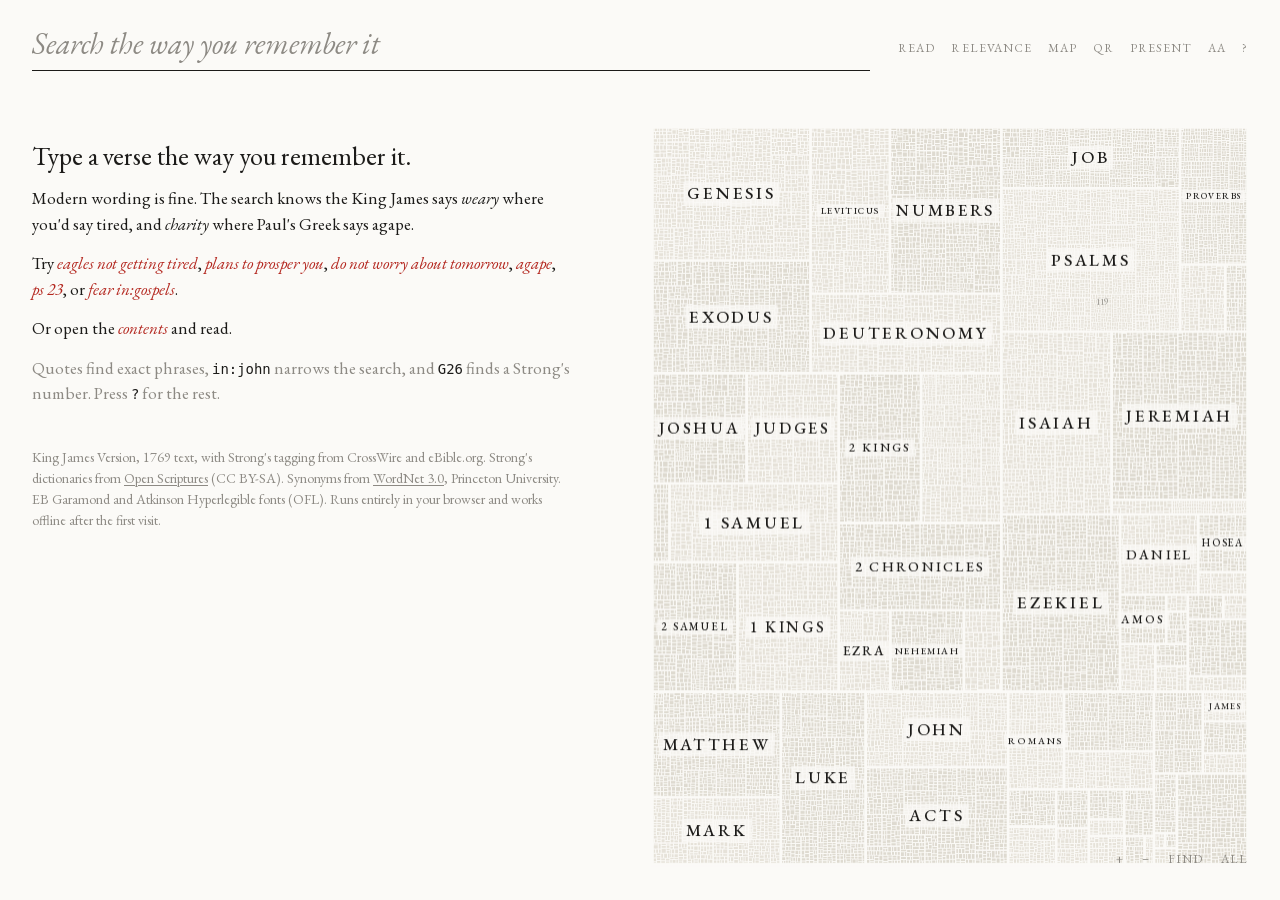
==== index.html @ 440e15d2 "Bible search: half-remembered KJV search in Rust/wasm, verse map, reader Co-Authored-By: Claude Opus" ====
<!doctype html>
<html lang="en">
<head>
<meta charset="utf-8">
<meta name="viewport" content="width=device-width, initial-scale=1, viewport-fit=cover">
<title>Bible Search</title>
<meta name="description" content="Search the King James Bible the way you remember it. Every verse, every Strong's number, in your browser.">
<meta name="theme-color" content="#fbfaf7" media="(prefers-color-scheme: light)">
<meta name="theme-color" content="#0e0e0e" media="(prefers-color-scheme: dark)">
<link rel="icon" href="data:image/svg+xml,%3Csvg xmlns='http://www.w3.org/2000/svg' viewBox='0 0 32 32'%3E%3Crect width='32' height='32' fill='%23fbfaf7'/%3E%3Cg fill='%23d9d5cc'%3E%3Crect x='4' y='4' width='11' height='9'/%3E%3Crect x='17' y='4' width='11' height='14'/%3E%3Crect x='4' y='15' width='11' height='13'/%3E%3C/g%3E%3Crect x='17' y='20' width='11' height='8' fill='%23b3261e'/%3E%3C/svg%3E">
<link rel="stylesheet" href="style.css">
<link rel="modulepreload" href="map.js">
<link rel="modulepreload" href="reader.js">
<link rel="preload" href="fonts/garamond.woff2" as="font" type="font/woff2" crossorigin>
<script type="module" src="app.js"></script>
</head>
<body>
<bible-search>
  <header>
    <form role="search" id="search-form">
      <label for="q" class="sr">Search the King James Bible</label>
      <input id="q" type="search" autocomplete="off" autocapitalize="off" spellcheck="false"
             enterkeyhint="search" placeholder="Search the way you remember it">
      <span id="loading" aria-live="polite">Loading the Bible…</span>
    </form>
    <nav aria-label="Tools">
      <button type="button" id="read-btn" title="Read the Bible (r)">read</button>
      <button type="button" id="sort-btn" title="Sort order (s)">relevance</button>
      <button type="button" id="map-btn" title="Show or hide the map (m)" aria-pressed="true">map</button>
      <button type="button" id="qr-btn" title="QR code for this passage (q)">qr</button>
      <button type="button" id="present-btn" title="Present this verse (p)">present</button>
      <button type="button" id="settings-btn" title="Reading settings (,)" aria-label="Reading settings">Aa</button>
      <button type="button" id="help-btn" title="Keyboard keys (?)" aria-label="Keyboard keys">?</button>
    </nav>
    <div id="status" aria-live="polite"></div>
  </header>

  <main>
    <section id="results" aria-label="Results">
      <div id="intro">
        <p class="lede">Type a verse the way you remember it.</p>
        <p>Modern wording is fine. The search knows the King James says <i>weary</i> where you'd say tired, and <i>charity</i> where Paul's Greek says agape.</p>
        <p class="try">Try
          <button type="button" data-q="eagles not getting tired">eagles not getting tired</button>,
          <button type="button" data-q="plans to prosper you">plans to prosper you</button>,
          <button type="button" data-q="do not worry about tomorrow">do not worry about tomorrow</button>,
          <button type="button" data-q="agape">agape</button>,
          <button type="button" data-q="ps 23">ps 23</button>, or
          <button type="button" data-q="fear in:gospels">fear in:gospels</button>.</p>
        <p>Or open the <button type="button" class="link" data-act="contents">contents</button> and read.</p>
        <p class="quiet">Quotes find exact phrases, <code>in:john</code> narrows the search, and <code>G26</code> finds a Strong's number. Press <kbd>?</kbd> for the rest.</p>
        <p class="credits">King James Version, 1769 text, with Strong's tagging from CrossWire and eBible.org. Strong's dictionaries from <a href="https://github.com/openscriptures/strongs">Open Scriptures</a> (CC BY-SA). Synonyms from <a href="https://wordnet.princeton.edu/">WordNet 3.0</a>, Princeton University. EB Garamond and Atkinson Hyperlegible fonts (OFL). Runs entirely in your browser and works offline after the first visit.</p>
      </div>
      <ol id="list"></ol>
      <div id="more" aria-hidden="true"></div>
      <div id="reader"></div>
    </section>
    <section id="map-panel" aria-label="Map of the whole Bible">
      <canvas id="map" tabindex="0" aria-label="Map of every verse in the Bible. Drag to move, scroll or pinch to zoom, click a verse to open it."></canvas>
      <div id="tip" hidden></div>
      <div class="map-tools">
        <button type="button" id="zoom-in" aria-label="Zoom in">+</button>
        <button type="button" id="zoom-out" aria-label="Zoom out">−</button>
        <button type="button" id="zoom-locate" title="Find the selected verse (l)">find</button>
        <button type="button" id="zoom-reset" title="Whole Bible (0)">all</button>
      </div>
    </section>
  </main>

  <aside id="lex" hidden aria-label="Word study">
    <button type="button" class="close" aria-label="Close word study">×</button>
    <div id="lex-body"></div>
  </aside>

  <dialog id="present-dialog" aria-label="Present">
    <figure>
      <blockquote id="present-text"></blockquote>
      <figcaption id="present-ref"></figcaption>
    </figure>
    <p class="hint">← → previous and next verse · f full screen · Esc to leave</p>
  </dialog>

  <dialog id="qr-dialog" aria-label="QR code">
    <div id="qr-code"></div>
    <p id="qr-label"></p>
    <p id="qr-url"></p>
    <form method="dialog"><button>Close</button></form>
  </dialog>

  <dialog id="settings-dialog" aria-label="Reading settings">
    <form method="dialog" id="settings-form">
      <h2>Reading settings</h2>
      <fieldset><legend>Text size</legend>
        <label><input type="radio" name="size" value="s"> Small</label>
        <label><input type="radio" name="size" value="m"> Medium</label>
        <label><input type="radio" name="size" value="l"> Large</label>
        <label><input type="radio" name="size" value="xl"> Extra large</label>
      </fieldset>
      <fieldset><legend>Line spacing</legend>
        <label><input type="radio" name="spacing" value="normal"> Normal</label>
        <label><input type="radio" name="spacing" value="relaxed"> Relaxed</label>
        <label><input type="radio" name="spacing" value="loose"> Loose</label>
      </fieldset>
      <fieldset><legend>Font</legend>
        <label><input type="radio" name="font" value="serif"> EB Garamond</label>
        <label><input type="radio" name="font" value="hyper"> Atkinson Hyperlegible</label>
        <label><input type="radio" name="font" value="sans"> System sans</label>
      </fieldset>
      <fieldset><legend>Colors</legend>
        <label><input type="radio" name="theme" value="auto"> Match device</label>
        <label><input type="radio" name="theme" value="light"> Light</label>
        <label><input type="radio" name="theme" value="dark"> Dark</label>
      </fieldset>
      <fieldset><legend>Focus</legend>
        <label><input type="checkbox" name="ruler"> Reading ruler: dim every result except the selected one</label>
        <label><input type="checkbox" name="italics"> Show translator-supplied words in italics, as printed KJVs do</label>
        <label><input type="checkbox" name="red"> Words of Jesus in red</label>
        <label><input type="checkbox" name="paragraphs"> Read in paragraphs instead of one verse per line</label>
        <label><input type="checkbox" name="motion"> Animate the map when jumping to a verse</label>
      </fieldset>
      <button>Done</button>
    </form>
  </dialog>

  <dialog id="help-dialog" aria-label="Keyboard keys">
    <h2>Searching</h2>
    <dl class="keys">
      <dt><code>"exact words"</code></dt><dd>only verses with that phrase</dd>
      <dt><code>in:john</code> <code>in:nt</code></dt><dd>narrow to a book or a group: ot, nt, law, history, poetry, prophets, gospels, paul, epistles</dd>
      <dt><code>-word</code></dt><dd>leave out verses with that word</dd>
      <dt><code>G26</code> <code>H430</code> <code>agape</code></dt><dd>every verse with that Greek or Hebrew word, however the KJV translated it</dd>
      <dt><code>ps 23</code> <code>1 cor 13:4-7</code></dt><dd>go straight to a passage</dd>
    </dl>
    <h2>Keys</h2>
    <dl class="keys">
      <dt><kbd>/</kbd></dt><dd>search</dd>
      <dt><kbd>↓</kbd> <kbd>↑</kbd> or <kbd>j</kbd> <kbd>k</kbd></dt><dd>move through results</dd>
      <dt><kbd>Enter</kbd></dt><dd>open or close the chapter around a verse</dd>
      <dt><kbd>r</kbd></dt><dd>read from the selected verse; <kbd>←</kbd> <kbd>→</kbd> change chapter, <kbd>c</kbd> contents</dd>
      <dt><kbd>Esc</kbd></dt><dd>close, then clear, then leave the search box</dd>
      <dt><kbd>p</kbd></dt><dd>present the selected verse full screen</dd>
      <dt><kbd>q</kbd></dt><dd>QR code so others can open the same passage</dd>
      <dt><kbd>l</kbd></dt><dd>find the selected verse on the map</dd>
      <dt><kbd>m</kbd></dt><dd>show or hide the map</dd>
      <dt><kbd>+</kbd> <kbd>−</kbd> <kbd>0</kbd></dt><dd>zoom the map (when it has focus)</dd>
      <dt><kbd>s</kbd></dt><dd>switch between relevance and Bible order</dd>
      <dt><kbd>,</kbd></dt><dd>reading settings</dd>
    </dl>
    <form method="dialog"><button>Close</button></form>
  </dialog>
</bible-search>
</body>
</html>
---- style.css ----
@font-face { font-family: "EB Garamond"; src: url(fonts/garamond.woff2) format("woff2"); font-weight: 400 800; font-display: swap; }
@font-face { font-family: "EB Garamond"; src: url(fonts/garamond-italic.woff2) format("woff2"); font-style: italic; font-display: swap; }
@font-face { font-family: "Atkinson Hyperlegible"; src: url(fonts/atkinson-regular.woff2) format("woff2"); font-weight: 400; font-display: swap; }
@font-face { font-family: "Atkinson Hyperlegible"; src: url(fonts/atkinson-bold.woff2) format("woff2"); font-weight: 700; font-display: swap; }
@font-face { font-family: "Atkinson Hyperlegible"; src: url(fonts/atkinson-italic.woff2) format("woff2"); font-style: italic; font-display: swap; }

/* One ink, one paper, one rubric red. */
:root {
  --paper: #fbfaf7;
  --ink: #1c1b19;
  --quiet: #8d8a84;
  --rule: #e9e6df;
  --rubric: #b3261e;
  --wash: rgba(179, 38, 30, 0.07);
  --tile: #e6e2d9;
  --tile-alt: #dedad0;
  --glow: #b3261e;
  --garamond: "EB Garamond", "Iowan Old Style", Palatino, Georgia, serif;
  --sans: system-ui, -apple-system, "Segoe UI", sans-serif;
  --read: var(--garamond);
  --fs: 20px;
  --lh: 1.55;
  color-scheme: light;
}
@media (prefers-color-scheme: dark) {
  :root:not([data-theme="light"]) {
    --paper: #0e0e0e; --ink: #e6e3dc; --quiet: #75726c; --rule: #222120; --rubric: #e0574d;
    --wash: rgba(224, 87, 77, 0.1); --tile: #1b1a19; --tile-alt: #201f1d; --glow: #ff6a4d;
    color-scheme: dark;
  }
}
:root[data-theme="dark"] {
  --paper: #0e0e0e; --ink: #e6e3dc; --quiet: #75726c; --rule: #222120; --rubric: #e0574d;
  --wash: rgba(224, 87, 77, 0.1); --tile: #1b1a19; --tile-alt: #201f1d; --glow: #ff6a4d;
  color-scheme: dark;
}
:root[data-size="s"] { --fs: 17px; }
:root[data-size="l"] { --fs: 23px; }
:root[data-size="xl"] { --fs: 27px; }
:root[data-spacing="relaxed"] { --lh: 1.8; }
:root[data-spacing="loose"] { --lh: 2.1; }
:root[data-font="hyper"] { --read: "Atkinson Hyperlegible", var(--sans); }
:root[data-font="sans"] { --read: var(--sans); }

* { box-sizing: border-box; }
html, body { margin: 0; height: 100%; }
body {
  background: var(--paper);
  color: var(--ink);
  font: 17px/1.5 var(--read);
  font-kerning: normal;
  -webkit-font-smoothing: antialiased;
}
button, input { font: inherit; color: inherit; }
a { color: inherit; text-decoration-thickness: 1px; text-underline-offset: 0.15em; }
.sr { position: absolute; width: 1px; height: 1px; overflow: hidden; clip-path: inset(50%); }
::selection { background: var(--wash); }

/* Small caps carry every label: references, controls, counts. */
.ref, header nav button, #status, .map-tools button, dialog h2, legend, #lex .code {
  font-variant-caps: all-small-caps;
  letter-spacing: 0.06em;
}

bible-search {
  display: grid;
  grid-template-rows: auto 1fr;
  height: 100dvh;
}

/* ---------- header ---------- */

bible-search > header {
  display: grid;
  grid-template-columns: minmax(0, 1fr) auto;
  align-items: end;
  gap: 4px 28px;
  padding: 22px 32px 14px;
}
#search-form { position: relative; }
#q {
  width: 100%;
  padding: 4px 0 8px;
  font: 400 30px/1.2 var(--read);
  border: 0;
  border-bottom: 1px solid var(--rule);
  border-radius: 0;
  background: transparent;
  outline: none;
  -webkit-appearance: none;
  appearance: none;
}
#q:focus { border-bottom-color: var(--ink); }
#q::placeholder { color: var(--quiet); font-style: italic; }
#q::-webkit-search-cancel-button { display: none; }
#loading { position: absolute; right: 0; bottom: 12px; color: var(--quiet); font-size: 15px; font-style: italic; pointer-events: none; }
#loading:empty { display: none; }

header nav { display: flex; gap: 2px 16px; padding-bottom: 10px; flex-wrap: wrap; }
header nav button, .map-tools button, .try button, #status button, dialog form > button, #lex .actions button, .context nav button {
  border: 0;
  background: none;
  padding: 2px 0;
  cursor: pointer;
  color: var(--quiet);
  font-size: 17px;
}
header nav button:hover, header nav button:focus-visible, .map-tools button:hover { color: var(--ink); }
header nav button[aria-pressed="false"] { text-decoration: line-through; text-decoration-thickness: 1px; }
#status { grid-column: 1 / -1; min-height: 1.5em; color: var(--quiet); font-size: 15px; display: flex; flex-wrap: wrap; gap: 0 18px; }
#status .note { color: var(--rubric); }
#status button { color: var(--rubric); font-size: 15px; }
:focus-visible { outline: 1px solid var(--rubric); outline-offset: 3px; }

/* ---------- main ---------- */

main {
  display: grid;
  grid-template-columns: minmax(340px, 40rem) 1fr;
  min-height: 0;
}
#results { overflow-y: auto; padding: 18px 32px 45vh; overscroll-behavior: contain; scrollbar-width: thin; }
#map-panel { position: relative; min-height: 0; margin: 0 20px 20px 0; }
#map { display: block; width: 100%; height: 100%; touch-action: none; cursor: grab; outline: none; }
#map:active { cursor: grabbing; }
#tip {
  position: absolute; pointer-events: none; background: var(--paper); color: var(--ink);
  font: 15px var(--read); padding: 1px 6px; white-space: nowrap; transform: translate(14px, 10px);
  box-shadow: 0 0 0 1px var(--rule);
}
.map-tools { position: absolute; right: 10px; bottom: 6px; display: flex; gap: 14px; }
.map-tools button { font-size: 17px; padding: 4px 2px; }

/* ---------- intro ---------- */

#intro { max-width: 34rem; padding-top: 10px; }
#intro .lede { font-size: 26px; line-height: 1.25; margin: 0 0 14px; }
#intro p { margin: 0 0 14px; }
.try button { color: var(--rubric); font-style: italic; padding: 0; font-size: inherit; }
.try button:hover { text-decoration: underline; text-decoration-thickness: 1px; }
.quiet, .credits { color: var(--quiet); }
#intro .credits { font-size: 14px; margin-top: 40px; }
code, kbd { font: 0.82em ui-monospace, "SF Mono", Menlo, monospace; color: var(--ink); }
bible-search[data-has-query] #intro { display: none; }

/* ---------- results ---------- */

#list { list-style: none; margin: 0; padding: 0; }
.hit { position: relative; padding: 14px 0 18px; }
.hit + .hit { border-top: 1px solid var(--rule); }
.hit.selected { background: var(--wash); box-shadow: 0 0 0 14px var(--wash); border-top-color: transparent; }
.hit.selected + .hit { border-top-color: transparent; }
.hit.selected .ref::before { content: "¶ "; }
:root[data-ruler="on"] .hit:not(.selected) { opacity: 0.28; }
.hit-head { display: flex; flex-wrap: wrap; gap: 0 12px; align-items: baseline; margin-bottom: 2px; }
.ref { border: 0; background: none; padding: 0; cursor: pointer; color: var(--rubric); font-size: 18px; font-family: var(--garamond); }
.partial .ref::after { content: " · some words"; color: var(--quiet); }
.why { font-size: 15px; font-style: italic; color: var(--quiet); }
.why + .why::before { content: "· "; font-style: normal; }
.text, .context p { font: var(--fs)/var(--lh) var(--read); margin: 0; hanging-punctuation: first; }
.w[data-s] { cursor: pointer; }
.w[data-s]:hover { text-decoration: underline dotted 1px; text-underline-offset: 0.2em; }
.m { text-decoration: underline 1.5px var(--rubric); text-underline-offset: 0.2em; }
.m-synonym, .m-strongs, .m-typo, .m-prefix { text-decoration-style: dotted; text-decoration-thickness: 2px; }
.m-stop { text-decoration: none; }
:root[data-italics="on"] .it { font-style: italic; }
:root[data-red="on"] .wj { color: var(--rubric); }

.context { margin: 14px 0 4px; }
.context h3 { margin: 0 0 6px; font: 400 15px var(--garamond); color: var(--quiet); font-variant-caps: all-small-caps; letter-spacing: 0.08em; }
.context .title { font-style: italic; color: var(--quiet); margin-bottom: 6px; }
.context p { padding: 1px 0; }
.context p.here { background: var(--wash); box-shadow: -10px 0 0 var(--wash), 10px 0 0 var(--wash); }
.context sup { font: 13px var(--garamond); color: var(--rubric); margin-right: 3px; cursor: pointer; vertical-align: 0.35em; }
.context nav { display: flex; justify-content: space-between; gap: 12px; margin-top: 10px; }
.context nav button[data-read] { color: var(--rubric); }
.context nav button { font-style: italic; font-size: 16px; }
#more { height: 1px; }
.pilcrow { color: var(--rubric); }
button.link { border: 0; background: none; padding: 0; cursor: pointer; color: var(--rubric); font-style: italic; }

/* ---------- reading ---------- */

#reader { display: none; max-width: 36rem; }
bible-search[data-mode="read"] #reader { display: block; }
bible-search[data-mode="read"] #intro,
bible-search[data-mode="read"] #list,
bible-search[data-mode="read"] #more { display: none; }
.reader-nav { display: flex; justify-content: space-between; gap: 16px; margin-bottom: 8px; }
.reader-nav button, .contents button {
  border: 0; background: none; padding: 0; cursor: pointer; color: var(--quiet); font-size: 17px;
  font-variant-caps: all-small-caps; letter-spacing: 0.06em;
}
.reader-nav button:hover, .contents button:hover { color: var(--ink); }
.chapter { margin: 0 0 64px; }
.chapter > header { display: flex; flex-direction: column; align-items: center; margin: 28px 0 22px; }
.chapter > header .book { font-variant-caps: all-small-caps; letter-spacing: 0.14em; color: var(--quiet); font-size: 18px; }
.chapter > header .num { font-size: 68px; line-height: 1; color: var(--rubric); font-variant-numeric: oldstyle-nums; }
.chapter .title { font-style: italic; color: var(--quiet); text-align: center; margin: -8px 0 18px; }
.vl { position: relative; margin: 0 0 0.4em; padding: 0 0 0 2.1em; font: var(--fs)/var(--lh) var(--read); border-radius: 2px; cursor: text; }
.vl sup {
  position: absolute; left: 0; width: 1.6em; text-align: right; top: 0.15em;
  font-size: 0.62em; line-height: inherit; color: var(--rubric); font-variant-numeric: oldstyle-nums;
}
.vl.here { background: var(--wash); box-shadow: 0 0 0 6px var(--wash); }
:root[data-paragraphs="on"] .verses { font: var(--fs)/var(--lh) var(--read); }
:root[data-paragraphs="on"] .vl { display: inline; padding: 0; margin: 0; }
:root[data-paragraphs="on"] .vl sup { position: static; width: auto; margin: 0 0.15em 0 0.25em; vertical-align: 0.4em; }
:root[data-paragraphs="on"] .vl.para::before { content: ""; display: block; height: 0.9em; }
.reader-end { height: 1px; }
.contents h2 { font-weight: 400; font-variant-caps: all-small-caps; letter-spacing: 0.12em; color: var(--rubric); font-size: 20px; margin: 18px 0 8px; }
.contents .books { list-style: none; padding: 0; margin: 0 0 24px; columns: 2; column-gap: 28px; }
.contents .books li { break-inside: avoid; padding: 1px 0; }
.contents .book { font-variant-caps: normal; letter-spacing: 0; color: var(--ink); font-size: 19px; }
.contents .chapters { display: flex; flex-wrap: wrap; gap: 2px 10px; padding: 2px 0 8px; }
.contents .chapters[hidden] { display: none; }
.contents .chapters button { font-variant-caps: normal; font-variant-numeric: oldstyle-nums; color: var(--rubric); min-width: 1.4em; }

/* ---------- word study ---------- */

#lex {
  position: fixed; right: 20px; top: 130px; bottom: 20px; width: min(380px, calc(100vw - 40px));
  overflow-y: auto; background: var(--paper); padding: 20px 24px; z-index: 5;
  box-shadow: 0 0 0 1px var(--rule), 0 20px 50px rgba(0, 0, 0, 0.12);
}
#lex .close { position: absolute; right: 12px; top: 8px; border: 0; background: none; font-size: 26px; cursor: pointer; color: var(--quiet); }
#lex .code { color: var(--rubric); font-size: 16px; }
#lex .lemma { font-size: 44px; margin: 0; line-height: 1.15; font-weight: 400; }
#lex .translit { font-style: italic; font-size: 20px; }
#lex .pron { color: var(--quiet); }
#lex .def { font-size: 19px; line-height: 1.45; }
#lex h4 { font-weight: 400; color: var(--quiet); font-variant-caps: all-small-caps; letter-spacing: 0.06em; margin: 18px 0 6px; font-size: 16px; }
#lex .deriv, #lex .usage { color: var(--quiet); font-size: 15px; }
#lex .renderings { padding: 0; margin: 0; list-style: none; columns: 2; column-gap: 20px; }
#lex .renderings li { display: flex; justify-content: space-between; border-bottom: 1px dotted var(--rule); }
#lex .renderings b { font-weight: 400; color: var(--quiet); font-variant-numeric: oldstyle-nums; }
#lex .actions button { color: var(--rubric); font-style: italic; font-size: 17px; }
#lex a.code-link { color: var(--rubric); text-decoration: none; }

/* ---------- dialogs ---------- */

dialog {
  border: 0; background: var(--paper); color: var(--ink); padding: 28px 32px;
  max-width: min(580px, calc(100vw - 32px)); box-shadow: 0 0 0 1px var(--rule), 0 24px 70px rgba(0, 0, 0, 0.2);
}
dialog::backdrop { background: color-mix(in srgb, var(--paper) 70%, transparent); backdrop-filter: blur(2px); }
dialog h2 { margin: 0 0 12px; font-size: 20px; font-weight: 400; color: var(--rubric); }
dialog dl + h2 { margin-top: 22px; }
dialog form > button { color: var(--rubric); font-style: italic; margin-top: 8px; }
fieldset { border: 0; padding: 0; margin: 0 0 16px; display: flex; flex-wrap: wrap; gap: 4px 18px; }
legend { color: var(--quiet); margin-bottom: 4px; padding: 0; }
fieldset label { display: flex; gap: 6px; align-items: baseline; cursor: pointer; }
input[type="radio"], input[type="checkbox"] { accent-color: var(--rubric); }
.keys { display: grid; grid-template-columns: auto 1fr; gap: 6px 18px; margin: 0; }
.keys dd { margin: 0; color: var(--quiet); }

#qr-dialog { text-align: center; }
#qr-code svg { width: min(68vmin, 400px); height: auto; display: block; margin: 0 auto; }
#qr-label { font-size: 26px; margin: 16px 0 2px; }
#qr-url { font-size: 13px; color: var(--quiet); word-break: break-all; max-width: 400px; margin: 0 auto 6px; font-family: ui-monospace, Menlo, monospace; }

#present-dialog {
  max-width: none; max-height: none; width: 100vw; height: 100dvh; margin: 0; padding: 6vh 8vw 3vh;
  box-shadow: none; display: none;
}
#present-dialog[open] { display: grid; grid-template-rows: 1fr auto; }
#present-dialog::backdrop { background: var(--paper); }
#present-dialog figure { margin: 0; display: flex; flex-direction: column; justify-content: center; overflow: hidden; }
#present-text { margin: 0; font-family: var(--read); line-height: 1.3; }
#present-ref { margin-top: 0.7em; color: var(--rubric); font: clamp(22px, 3.6vh, 44px) var(--garamond); font-variant-caps: all-small-caps; letter-spacing: 0.08em; }
#present-dialog .hint { color: var(--quiet); font-size: 14px; font-style: italic; margin: 0; text-align: center; }

/* ---------- small screens ---------- */

@media (max-width: 860px) {
  bible-search > header { grid-template-columns: 1fr; padding: 14px 18px 8px; gap: 6px; }
  #q { font-size: 24px; }
  header nav { padding-bottom: 0; gap: 2px 14px; }
  main { grid-template-columns: 1fr; grid-template-rows: auto 1fr; }
  #map-panel { order: -1; width: 100%; aspect-ratio: 2 / 1; max-height: 40dvh; margin: 0 0 4px; }
  bible-search[data-map="hidden"] #map-panel { display: none; }
  #results { padding: 6px 18px 45vh; }
  .contents .books { columns: 1; }
  #lex { left: 0; right: 0; top: auto; bottom: 0; width: auto; max-height: 64dvh; }
}
@media (min-width: 861px) {
  bible-search[data-map="hidden"] main { grid-template-columns: minmax(340px, 42rem); justify-content: center; }
  bible-search[data-map="hidden"] #map-panel { display: none; }
}
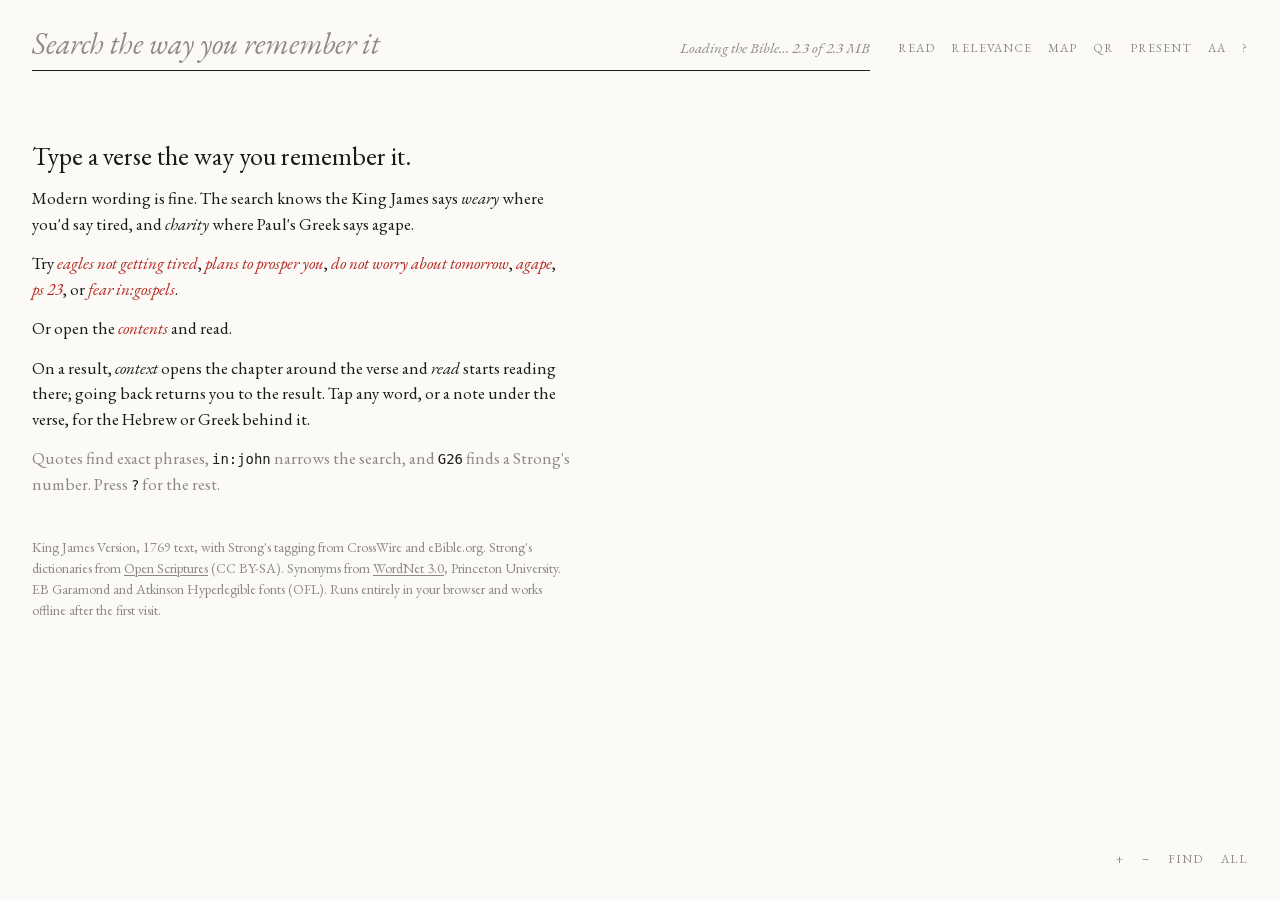
==== commit 5c2356b8: "Calm the results, keep your place on Back, label every book alike Results - One thin grey underline " ====
--- a/index.html
+++ b/index.html
@@ -48,6 +48,7 @@
           <button type="button" data-q="ps 23">ps 23</button>, or
           <button type="button" data-q="fear in:gospels">fear in:gospels</button>.</p>
         <p>Or open the <button type="button" class="link" data-act="contents">contents</button> and read.</p>
+        <p>On a result, <i>context</i> opens the chapter around the verse and <i>read</i> starts reading there; going back returns you to the result. Tap any word, or a note under the verse, for the Hebrew or Greek behind it.</p>
         <p class="quiet">Quotes find exact phrases, <code>in:john</code> narrows the search, and <code>G26</code> finds a Strong's number. Press <kbd>?</kbd> for the rest.</p>
         <p class="credits">King James Version, 1769 text, with Strong's tagging from CrossWire and eBible.org. Strong's dictionaries from <a href="https://github.com/openscriptures/strongs">Open Scriptures</a> (CC BY-SA). Synonyms from <a href="https://wordnet.princeton.edu/">WordNet 3.0</a>, Princeton University. EB Garamond and Atkinson Hyperlegible fonts (OFL). Runs entirely in your browser and works offline after the first visit.</p>
       </div>
@@ -118,6 +119,9 @@
         <label><input type="checkbox" name="paragraphs"> Read in paragraphs instead of one verse per line</label>
         <label><input type="checkbox" name="motion"> Animate the map when jumping to a verse</label>
       </fieldset>
+      <fieldset><legend>On a phone</legend>
+        <label><input type="checkbox" name="bottom"> Search box at the bottom of the screen, by your thumb</label>
+      </fieldset>
       <button>Done</button>
     </form>
   </dialog>
@@ -130,6 +134,12 @@
       <dt><code>-word</code></dt><dd>leave out verses with that word</dd>
       <dt><code>G26</code> <code>H430</code> <code>agape</code></dt><dd>every verse with that Greek or Hebrew word, however the KJV translated it</dd>
       <dt><code>ps 23</code> <code>1 cor 13:4-7</code></dt><dd>go straight to a passage</dd>
+    </dl>
+    <h2>On a result</h2>
+    <dl class="keys">
+      <dt>context</dt><dd>the chapter around the verse, opened in place</dd>
+      <dt>read</dt><dd>start reading there; going back returns you to the result</dd>
+      <dt>a word or a note</dt><dd>the Hebrew or Greek word behind it</dd>
     </dl>
     <h2>Keys</h2>
     <dl class="keys">
--- a/style.css
+++ b/style.css
@@ -12,6 +12,7 @@
   --rule: #e9e6df;
   --rubric: #b3261e;
   --wash: rgba(179, 38, 30, 0.07);
+  --here: rgba(28, 27, 25, 0.05);
   --tile: #e6e2d9;
   --tile-alt: #dedad0;
   --glow: #b3261e;
@@ -25,13 +26,15 @@
 @media (prefers-color-scheme: dark) {
   :root:not([data-theme="light"]) {
     --paper: #0e0e0e; --ink: #e6e3dc; --quiet: #75726c; --rule: #222120; --rubric: #e0574d;
-    --wash: rgba(224, 87, 77, 0.1); --tile: #1b1a19; --tile-alt: #201f1d; --glow: #ff6a4d;
+    --wash: rgba(224, 87, 77, 0.1); --here: rgba(230, 227, 220, 0.07);
+    --tile: #1b1a19; --tile-alt: #201f1d; --glow: #ff6a4d;
     color-scheme: dark;
   }
 }
 :root[data-theme="dark"] {
   --paper: #0e0e0e; --ink: #e6e3dc; --quiet: #75726c; --rule: #222120; --rubric: #e0574d;
-  --wash: rgba(224, 87, 77, 0.1); --tile: #1b1a19; --tile-alt: #201f1d; --glow: #ff6a4d;
+  --wash: rgba(224, 87, 77, 0.1); --here: rgba(230, 227, 220, 0.07);
+  --tile: #1b1a19; --tile-alt: #201f1d; --glow: #ff6a4d;
   color-scheme: dark;
 }
 :root[data-size="s"] { --fs: 17px; }
@@ -57,7 +60,7 @@
 ::selection { background: var(--wash); }
 
 /* Small caps carry every label: references, controls, counts. */
-.ref, header nav button, #status, .map-tools button, dialog h2, legend, #lex .code {
+.ref, .act, header nav button, #status, .map-tools button, dialog h2, legend, #lex .code {
   font-variant-caps: all-small-caps;
   letter-spacing: 0.06em;
 }
@@ -65,7 +68,7 @@
 bible-search {
   display: grid;
   grid-template-rows: auto 1fr;
-  height: 100dvh;
+  height: var(--app-height, 100dvh);
 }
 
 /* ---------- header ---------- */
@@ -97,7 +100,7 @@
 #loading:empty { display: none; }
 
 header nav { display: flex; gap: 2px 16px; padding-bottom: 10px; flex-wrap: wrap; }
-header nav button, .map-tools button, .try button, #status button, dialog form > button, #lex .actions button, .context nav button {
+header nav button, .map-tools button, .try button, #status button, dialog form > button, #lex .actions button, .context nav button, .act {
   border: 0;
   background: none;
   padding: 2px 0;
@@ -107,7 +110,14 @@
 }
 header nav button:hover, header nav button:focus-visible, .map-tools button:hover { color: var(--ink); }
 header nav button[aria-pressed="false"] { text-decoration: line-through; text-decoration-thickness: 1px; }
-#status { grid-column: 1 / -1; min-height: 1.5em; color: var(--quiet); font-size: 15px; display: flex; flex-wrap: wrap; gap: 0 18px; }
+/* One line. Anything that doesn't fit scrolls sideways, and the right edge fades to say so. */
+#status {
+  grid-column: 1 / -1; min-height: 1.5em; color: var(--quiet); font-size: 15px;
+  display: flex; gap: 18px; white-space: nowrap; overflow-x: auto; scrollbar-width: none;
+  padding-right: 28px; mask-image: linear-gradient(to right, #000 calc(100% - 28px), transparent);
+}
+#status::-webkit-scrollbar { display: none; }
+#status > * { flex: none; }
 #status .note { color: var(--rubric); }
 #status button { color: var(--rubric); font-size: 15px; }
 :focus-visible { outline: 1px solid var(--rubric); outline-offset: 3px; }
@@ -148,21 +158,28 @@
 #list { list-style: none; margin: 0; padding: 0; }
 .hit { position: relative; padding: 14px 0 18px; }
 .hit + .hit { border-top: 1px solid var(--rule); }
-.hit.selected { background: var(--wash); box-shadow: 0 0 0 14px var(--wash); border-top-color: transparent; }
+.hit.selected { background: var(--here); box-shadow: 0 0 0 14px var(--here); border-top-color: transparent; }
 .hit.selected + .hit { border-top-color: transparent; }
 .hit.selected .ref::before { content: "¶ "; }
 :root[data-ruler="on"] .hit:not(.selected) { opacity: 0.28; }
-.hit-head { display: flex; flex-wrap: wrap; gap: 0 12px; align-items: baseline; margin-bottom: 2px; }
+.hit-head { display: flex; flex-wrap: wrap; gap: 0 16px; align-items: baseline; margin-bottom: 2px; }
+.act { font-size: 16px; }
+.act:hover, .act[aria-expanded="true"] { color: var(--ink); }
 .ref { border: 0; background: none; padding: 0; cursor: pointer; color: var(--rubric); font-size: 18px; font-family: var(--garamond); }
 .partial .ref::after { content: " · some words"; color: var(--quiet); }
+.notes { margin: 4px 0 0; }
 .why { font-size: 15px; font-style: italic; color: var(--quiet); }
-.why + .why::before { content: "· "; font-style: normal; }
+.why + .why::before { content: "·"; margin: 0 0.45em; font-style: normal; }
+button.why { border: 0; background: none; padding: 0; cursor: pointer; }
+button.why:hover { color: var(--ink); }
 .text, .context p { font: var(--fs)/var(--lh) var(--read); margin: 0; hanging-punctuation: first; }
 .w[data-s] { cursor: pointer; }
-.w[data-s]:hover { text-decoration: underline dotted 1px; text-underline-offset: 0.2em; }
-.m { text-decoration: underline 1.5px var(--rubric); text-underline-offset: 0.2em; }
-.m-synonym, .m-strongs, .m-typo, .m-prefix { text-decoration-style: dotted; text-decoration-thickness: 2px; }
+/* One quiet mark for every kind of match; the notes under the verse say which kind. */
+.m { text-decoration: underline 1px var(--quiet); text-underline-offset: 0.2em; }
 .m-stop { text-decoration: none; }
+@media (hover: hover) {
+  .w[data-s]:hover { text-decoration: underline 1px var(--ink); text-underline-offset: 0.2em; }
+}
 :root[data-italics="on"] .it { font-style: italic; }
 :root[data-red="on"] .wj { color: var(--rubric); }
 
@@ -170,7 +187,7 @@
 .context h3 { margin: 0 0 6px; font: 400 15px var(--garamond); color: var(--quiet); font-variant-caps: all-small-caps; letter-spacing: 0.08em; }
 .context .title { font-style: italic; color: var(--quiet); margin-bottom: 6px; }
 .context p { padding: 1px 0; }
-.context p.here { background: var(--wash); box-shadow: -10px 0 0 var(--wash), 10px 0 0 var(--wash); }
+.context p.here { background: var(--here); box-shadow: -10px 0 0 var(--here), 10px 0 0 var(--here); }
 .context sup { font: 13px var(--garamond); color: var(--rubric); margin-right: 3px; cursor: pointer; vertical-align: 0.35em; }
 .context nav { display: flex; justify-content: space-between; gap: 12px; margin-top: 10px; }
 .context nav button[data-read] { color: var(--rubric); }
@@ -202,7 +219,7 @@
   position: absolute; left: 0; width: 1.6em; text-align: right; top: 0.15em;
   font-size: 0.62em; line-height: inherit; color: var(--rubric); font-variant-numeric: oldstyle-nums;
 }
-.vl.here { background: var(--wash); box-shadow: 0 0 0 6px var(--wash); }
+.vl.here { background: var(--here); box-shadow: 0 0 0 6px var(--here); }
 :root[data-paragraphs="on"] .verses { font: var(--fs)/var(--lh) var(--read); }
 :root[data-paragraphs="on"] .vl { display: inline; padding: 0; margin: 0; }
 :root[data-paragraphs="on"] .vl sup { position: static; width: auto; margin: 0 0.15em 0 0.25em; vertical-align: 0.4em; }
@@ -282,6 +299,16 @@
   #results { padding: 6px 18px 45vh; }
   .contents .books { columns: 1; }
   #lex { left: 0; right: 0; top: auto; bottom: 0; width: auto; max-height: 64dvh; }
+
+  /* Search box by the thumb: the header moves under the results, with the box itself lowest. */
+  :root[data-bottom="on"] bible-search { grid-template-rows: 1fr auto; }
+  :root[data-bottom="on"] bible-search > header {
+    order: 1; padding: 6px 18px calc(8px + env(safe-area-inset-bottom)); border-top: 1px solid var(--rule);
+  }
+  :root[data-bottom="on"] #status { order: -1; }
+  :root[data-bottom="on"] #search-form { order: 1; }
+  :root[data-bottom="on"] #q { border-bottom: 0; padding-bottom: 2px; }
+  :root[data-bottom="on"] bible-search[data-keyboard] #map-panel { display: none; }
 }
 @media (min-width: 861px) {
   bible-search[data-map="hidden"] main { grid-template-columns: minmax(340px, 42rem); justify-content: center; }
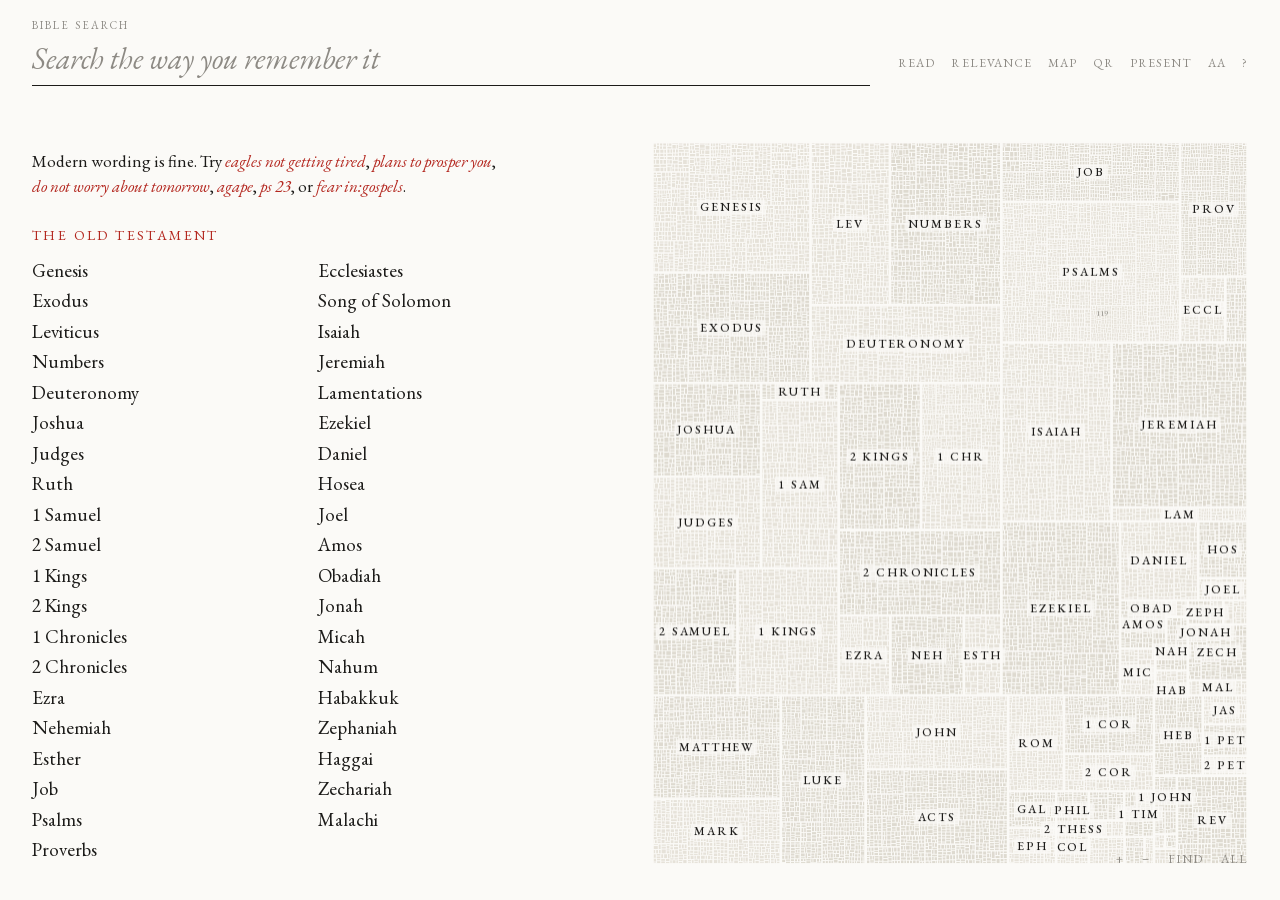
==== commit 0c337efe: "Home shows the books; a book opens to read, with a chapter list beside it Home - A small "Bible Sear" ====
--- a/index.html
+++ b/index.html
@@ -16,6 +16,7 @@
 </head>
 <body>
 <bible-search>
+  <h1 id="title"><a href="./">Bible Search</a></h1>
   <header>
     <form role="search" id="search-form">
       <label for="q" class="sr">Search the King James Bible</label>
@@ -38,24 +39,21 @@
   <main>
     <section id="results" aria-label="Results">
       <div id="intro">
-        <p class="lede">Type a verse the way you remember it.</p>
-        <p>Modern wording is fine. The search knows the King James says <i>weary</i> where you'd say tired, and <i>charity</i> where Paul's Greek says agape.</p>
-        <p class="try">Try
+        <p class="try">Modern wording is fine. Try
           <button type="button" data-q="eagles not getting tired">eagles not getting tired</button>,
           <button type="button" data-q="plans to prosper you">plans to prosper you</button>,
           <button type="button" data-q="do not worry about tomorrow">do not worry about tomorrow</button>,
           <button type="button" data-q="agape">agape</button>,
           <button type="button" data-q="ps 23">ps 23</button>, or
           <button type="button" data-q="fear in:gospels">fear in:gospels</button>.</p>
-        <p>Or open the <button type="button" class="link" data-act="contents">contents</button> and read.</p>
-        <p>On a result, <i>context</i> opens the chapter around the verse and <i>read</i> starts reading there; going back returns you to the result. Tap any word, or a note under the verse, for the Hebrew or Greek behind it.</p>
-        <p class="quiet">Quotes find exact phrases, <code>in:john</code> narrows the search, and <code>G26</code> finds a Strong's number. Press <kbd>?</kbd> for the rest.</p>
+        <nav id="books" class="contents" aria-label="Books of the Bible"></nav>
         <p class="credits">King James Version, 1769 text, with Strong's tagging from CrossWire and eBible.org. Strong's dictionaries from <a href="https://github.com/openscriptures/strongs">Open Scriptures</a> (CC BY-SA). Synonyms from <a href="https://wordnet.princeton.edu/">WordNet 3.0</a>, Princeton University. EB Garamond and Atkinson Hyperlegible fonts (OFL). Runs entirely in your browser and works offline after the first visit.</p>
       </div>
       <ol id="list"></ol>
       <div id="more" aria-hidden="true"></div>
       <div id="reader"></div>
     </section>
+    <nav id="rail" aria-label="Chapters of this book" hidden></nav>
     <section id="map-panel" aria-label="Map of the whole Bible">
       <canvas id="map" tabindex="0" aria-label="Map of every verse in the Bible. Drag to move, scroll or pinch to zoom, click a verse to open it."></canvas>
       <div id="tip" hidden></div>
--- a/style.css
+++ b/style.css
@@ -67,9 +67,12 @@
 
 bible-search {
   display: grid;
-  grid-template-rows: auto 1fr;
+  grid-template-rows: auto auto 1fr;
   height: var(--app-height, 100dvh);
 }
+#title { margin: 0; padding: 14px 32px 0; font: 400 15px var(--garamond); font-variant-caps: all-small-caps; letter-spacing: 0.14em; }
+#title a { color: var(--quiet); text-decoration: none; }
+#title a:hover { color: var(--ink); }
 
 /* ---------- header ---------- */
 
@@ -78,7 +81,7 @@
   grid-template-columns: minmax(0, 1fr) auto;
   align-items: end;
   gap: 4px 28px;
-  padding: 22px 32px 14px;
+  padding: 4px 32px 14px;
 }
 #search-form { position: relative; }
 #q {
@@ -131,6 +134,15 @@
 }
 #results { overflow-y: auto; padding: 18px 32px 45vh; overscroll-behavior: contain; scrollbar-width: thin; }
 #map-panel { position: relative; min-height: 0; margin: 0 20px 20px 0; }
+
+/* The chapters of the book being read. Only shown where there's room beside the text. */
+#rail { display: none; }
+#rail a {
+  color: var(--quiet); text-decoration: none; text-align: right; padding: 1px 6px;
+  font-size: 16px; font-variant-numeric: oldstyle-nums;
+}
+#rail a:hover { color: var(--ink); }
+#rail a[aria-current] { color: var(--rubric); }
 #map { display: block; width: 100%; height: 100%; touch-action: none; cursor: grab; outline: none; }
 #map:active { cursor: grabbing; }
 #tip {
@@ -143,12 +155,11 @@
 
 /* ---------- intro ---------- */
 
-#intro { max-width: 34rem; padding-top: 10px; }
-#intro .lede { font-size: 26px; line-height: 1.25; margin: 0 0 14px; }
+#intro { max-width: 34rem; padding-top: 4px; }
 #intro p { margin: 0 0 14px; }
 .try button { color: var(--rubric); font-style: italic; padding: 0; font-size: inherit; }
 .try button:hover { text-decoration: underline; text-decoration-thickness: 1px; }
-.quiet, .credits { color: var(--quiet); }
+.credits { color: var(--quiet); }
 #intro .credits { font-size: 14px; margin-top: 40px; }
 code, kbd { font: 0.82em ui-monospace, "SF Mono", Menlo, monospace; color: var(--ink); }
 bible-search[data-has-query] #intro { display: none; }
@@ -194,7 +205,6 @@
 .context nav button { font-style: italic; font-size: 16px; }
 #more { height: 1px; }
 .pilcrow { color: var(--rubric); }
-button.link { border: 0; background: none; padding: 0; cursor: pointer; color: var(--rubric); font-style: italic; }
 
 /* ---------- reading ---------- */
 
@@ -204,11 +214,11 @@
 bible-search[data-mode="read"] #list,
 bible-search[data-mode="read"] #more { display: none; }
 .reader-nav { display: flex; justify-content: space-between; gap: 16px; margin-bottom: 8px; }
-.reader-nav button, .contents button {
+.reader-nav button {
   border: 0; background: none; padding: 0; cursor: pointer; color: var(--quiet); font-size: 17px;
   font-variant-caps: all-small-caps; letter-spacing: 0.06em;
 }
-.reader-nav button:hover, .contents button:hover { color: var(--ink); }
+.reader-nav button:hover { color: var(--ink); }
 .chapter { margin: 0 0 64px; }
 .chapter > header { display: flex; flex-direction: column; align-items: center; margin: 28px 0 22px; }
 .chapter > header .book { font-variant-caps: all-small-caps; letter-spacing: 0.14em; color: var(--quiet); font-size: 18px; }
@@ -228,10 +238,7 @@
 .contents h2 { font-weight: 400; font-variant-caps: all-small-caps; letter-spacing: 0.12em; color: var(--rubric); font-size: 20px; margin: 18px 0 8px; }
 .contents .books { list-style: none; padding: 0; margin: 0 0 24px; columns: 2; column-gap: 28px; }
 .contents .books li { break-inside: avoid; padding: 1px 0; }
-.contents .book { font-variant-caps: normal; letter-spacing: 0; color: var(--ink); font-size: 19px; }
-.contents .chapters { display: flex; flex-wrap: wrap; gap: 2px 10px; padding: 2px 0 8px; }
-.contents .chapters[hidden] { display: none; }
-.contents .chapters button { font-variant-caps: normal; font-variant-numeric: oldstyle-nums; color: var(--rubric); min-width: 1.4em; }
+.contents .books a { display: block; color: var(--ink); font-size: 19px; text-decoration: none; }
 
 /* ---------- word study ---------- */
 
@@ -290,7 +297,8 @@
 /* ---------- small screens ---------- */
 
 @media (max-width: 860px) {
-  bible-search > header { grid-template-columns: 1fr; padding: 14px 18px 8px; gap: 6px; }
+  #title { padding: 10px 18px 0; }
+  bible-search > header { grid-template-columns: 1fr; padding: 2px 18px 8px; gap: 6px; }
   #q { font-size: 24px; }
   header nav { padding-bottom: 0; gap: 2px 14px; }
   main { grid-template-columns: 1fr; grid-template-rows: auto 1fr; }
@@ -301,7 +309,8 @@
   #lex { left: 0; right: 0; top: auto; bottom: 0; width: auto; max-height: 64dvh; }
 
   /* Search box by the thumb: the header moves under the results, with the box itself lowest. */
-  :root[data-bottom="on"] bible-search { grid-template-rows: 1fr auto; }
+  :root[data-bottom="on"] bible-search { grid-template-rows: auto 1fr auto; }
+  :root[data-bottom="on"] #title { padding-bottom: 6px; }
   :root[data-bottom="on"] bible-search > header {
     order: 1; padding: 6px 18px calc(8px + env(safe-area-inset-bottom)); border-top: 1px solid var(--rule);
   }
@@ -311,6 +320,14 @@
   :root[data-bottom="on"] bible-search[data-keyboard] #map-panel { display: none; }
 }
 @media (min-width: 861px) {
-  bible-search[data-map="hidden"] main { grid-template-columns: minmax(340px, 42rem); justify-content: center; }
+  main { grid-template-columns: minmax(340px, 40rem) auto 1fr; }
+  #results { grid-column: 1; }
+  #rail { grid-column: 2; }
+  #map-panel { grid-column: 3; }
+  #rail:not([hidden]) {
+    display: flex; flex-direction: column; min-height: 0; overflow-y: auto; scrollbar-width: none;
+    padding: 20px 14px 45vh 0;
+  }
+  bible-search[data-map="hidden"] main { grid-template-columns: minmax(340px, 42rem) auto; justify-content: center; }
   bible-search[data-map="hidden"] #map-panel { display: none; }
 }
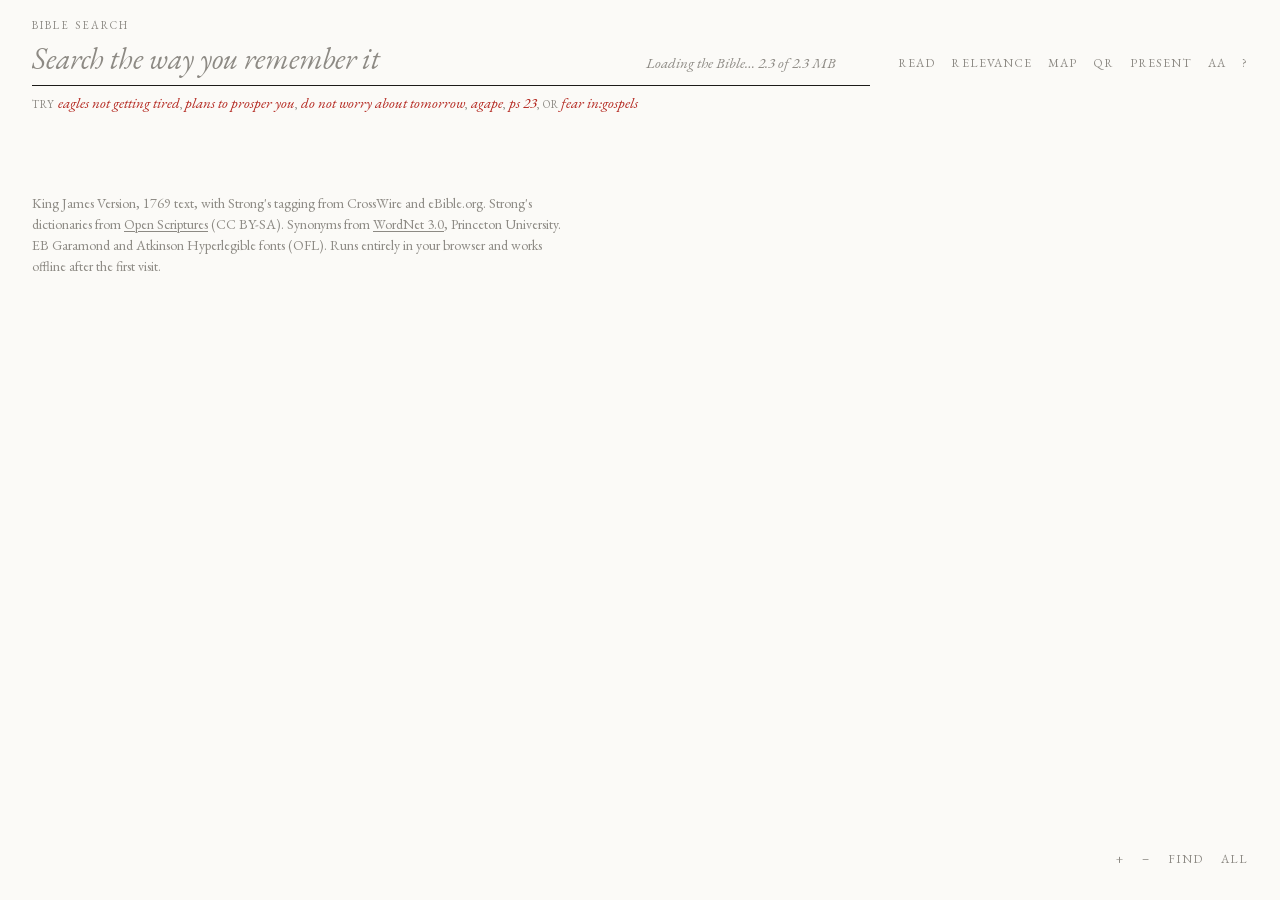
==== commit d23f9c0c: "Say where you are; clear a search in place; fold the tools into a phone menu Where you are - The lin" ====
--- a/index.html
+++ b/index.html
@@ -17,35 +17,37 @@
 <body>
 <bible-search>
   <h1 id="title"><a href="./">Bible Search</a></h1>
+  <button type="button" id="menu-btn" popovertarget="menu" aria-label="Menu">···</button>
   <header>
     <form role="search" id="search-form">
       <label for="q" class="sr">Search the King James Bible</label>
       <input id="q" type="search" autocomplete="off" autocapitalize="off" spellcheck="false"
              enterkeyhint="search" placeholder="Search the way you remember it">
+      <button type="button" id="clear" aria-label="Clear the search">×</button>
       <span id="loading" aria-live="polite">Loading the Bible…</span>
     </form>
-    <nav aria-label="Tools">
-      <button type="button" id="read-btn" title="Read the Bible (r)">read</button>
-      <button type="button" id="sort-btn" title="Sort order (s)">relevance</button>
-      <button type="button" id="map-btn" title="Show or hide the map (m)" aria-pressed="true">map</button>
-      <button type="button" id="qr-btn" title="QR code for this passage (q)">qr</button>
-      <button type="button" id="present-btn" title="Present this verse (p)">present</button>
-      <button type="button" id="settings-btn" title="Reading settings (,)" aria-label="Reading settings">Aa</button>
-      <button type="button" id="help-btn" title="Keyboard keys (?)" aria-label="Keyboard keys">?</button>
+    <!-- Inline on a wide screen. On a phone it's the menu the three dots open, and choosing an item closes it. -->
+    <nav id="menu" popover aria-label="Tools">
+      <button type="button" id="read-btn" title="Read, or leave reading (r)" aria-pressed="false" popovertarget="menu" popovertargetaction="hide">read</button>
+      <button type="button" id="sort-btn" title="Sort order (s)" popovertarget="menu" popovertargetaction="hide">relevance</button>
+      <button type="button" id="map-btn" title="Show or hide the map (m)" aria-pressed="true" popovertarget="menu" popovertargetaction="hide">map</button>
+      <button type="button" id="qr-btn" title="QR code for this passage (q)" popovertarget="menu" popovertargetaction="hide">qr<span class="word"> code</span></button>
+      <button type="button" id="present-btn" title="Present this verse (p)" popovertarget="menu" popovertargetaction="hide">present</button>
+      <button type="button" id="settings-btn" title="Reading settings (,)" aria-label="Reading settings" popovertarget="menu" popovertargetaction="hide">Aa<span class="word"> settings</span></button>
+      <button type="button" id="help-btn" title="Search tips and keys (?)" aria-label="Search tips and keys" popovertarget="menu" popovertargetaction="hide">?<span class="word"> help</span></button>
     </nav>
-    <div id="status" aria-live="polite"></div>
+    <div id="status" aria-live="polite"><span class="try">Try
+      <button type="button" data-q="eagles not getting tired">eagles not getting tired</button>,
+      <button type="button" data-q="plans to prosper you">plans to prosper you</button>,
+      <button type="button" data-q="do not worry about tomorrow">do not worry about tomorrow</button>,
+      <button type="button" data-q="agape">agape</button>,
+      <button type="button" data-q="ps 23">ps 23</button>, or
+      <button type="button" data-q="fear in:gospels">fear in:gospels</button></span></div>
   </header>
 
   <main>
     <section id="results" aria-label="Results">
       <div id="intro">
-        <p class="try">Modern wording is fine. Try
-          <button type="button" data-q="eagles not getting tired">eagles not getting tired</button>,
-          <button type="button" data-q="plans to prosper you">plans to prosper you</button>,
-          <button type="button" data-q="do not worry about tomorrow">do not worry about tomorrow</button>,
-          <button type="button" data-q="agape">agape</button>,
-          <button type="button" data-q="ps 23">ps 23</button>, or
-          <button type="button" data-q="fear in:gospels">fear in:gospels</button>.</p>
         <nav id="books" class="contents" aria-label="Books of the Bible"></nav>
         <p class="credits">King James Version, 1769 text, with Strong's tagging from CrossWire and eBible.org. Strong's dictionaries from <a href="https://github.com/openscriptures/strongs">Open Scriptures</a> (CC BY-SA). Synonyms from <a href="https://wordnet.princeton.edu/">WordNet 3.0</a>, Princeton University. EB Garamond and Atkinson Hyperlegible fonts (OFL). Runs entirely in your browser and works offline after the first visit.</p>
       </div>
--- a/style.css
+++ b/style.css
@@ -86,7 +86,7 @@
 #search-form { position: relative; }
 #q {
   width: 100%;
-  padding: 4px 0 8px;
+  padding: 4px 34px 8px 0;
   font: 400 30px/1.2 var(--read);
   border: 0;
   border-bottom: 1px solid var(--rule);
@@ -99,10 +99,22 @@
 #q:focus { border-bottom-color: var(--ink); }
 #q::placeholder { color: var(--quiet); font-style: italic; }
 #q::-webkit-search-cancel-button { display: none; }
-#loading { position: absolute; right: 0; bottom: 12px; color: var(--quiet); font-size: 15px; font-style: italic; pointer-events: none; }
+#clear {
+  display: none; position: absolute; right: 0; bottom: 6px; border: 0; background: none;
+  padding: 4px 6px; font-size: 26px; line-height: 1; color: var(--quiet); cursor: pointer;
+}
+#clear:hover { color: var(--ink); }
+bible-search[data-has-query] #clear { display: block; }
+#loading { position: absolute; right: 34px; bottom: 12px; color: var(--quiet); font-size: 15px; font-style: italic; pointer-events: none; }
 #loading:empty { display: none; }
 
-header nav { display: flex; gap: 2px 16px; padding-bottom: 10px; flex-wrap: wrap; }
+/* The nav carries the popover attribute for its phone form; here it's an ordinary row. */
+header nav {
+  display: flex; gap: 2px 16px; flex-wrap: wrap;
+  position: static; inset: auto; margin: 0; border: 0; padding: 0 0 10px;
+  width: auto; height: auto; overflow: visible; color: inherit; background: none;
+}
+header nav .word, #menu-btn { display: none; }
 header nav button, .map-tools button, .try button, #status button, dialog form > button, #lex .actions button, .context nav button, .act {
   border: 0;
   background: none;
@@ -112,7 +124,9 @@
   font-size: 17px;
 }
 header nav button:hover, header nav button:focus-visible, .map-tools button:hover { color: var(--ink); }
-header nav button[aria-pressed="false"] { text-decoration: line-through; text-decoration-thickness: 1px; }
+#map-btn[aria-pressed="false"] { text-decoration: line-through; text-decoration-thickness: 1px; }
+#read-btn[aria-pressed="true"] { color: var(--ink); }
+header nav button:disabled { opacity: 0.35; cursor: default; color: var(--quiet); }
 /* One line. Anything that doesn't fit scrolls sideways, and the right edge fades to say so. */
 #status {
   grid-column: 1 / -1; min-height: 1.5em; color: var(--quiet); font-size: 15px;
@@ -120,6 +134,7 @@
   padding-right: 28px; mask-image: linear-gradient(to right, #000 calc(100% - 28px), transparent);
 }
 #status::-webkit-scrollbar { display: none; }
+#status[hidden] { display: none; }
 #status > * { flex: none; }
 #status .note { color: var(--rubric); }
 #status button { color: var(--rubric); font-size: 15px; }
@@ -157,7 +172,7 @@
 
 #intro { max-width: 34rem; padding-top: 4px; }
 #intro p { margin: 0 0 14px; }
-.try button { color: var(--rubric); font-style: italic; padding: 0; font-size: inherit; }
+.try button { color: var(--rubric); font-style: italic; padding: 0; font-variant-caps: normal; letter-spacing: 0; }
 .try button:hover { text-decoration: underline; text-decoration-thickness: 1px; }
 .credits { color: var(--quiet); }
 #intro .credits { font-size: 14px; margin-top: 40px; }
@@ -297,10 +312,29 @@
 /* ---------- small screens ---------- */
 
 @media (max-width: 860px) {
-  #title { padding: 10px 18px 0; }
+  #title { padding: calc(10px + env(safe-area-inset-top)) 18px 0; }
+
+  header nav { padding-bottom: 0; gap: 2px 14px; }
+
+  /* The tools fold into a menu behind three dots, so nothing but the search box sits above the page. */
+  @supports selector(:popover-open) {
+    #menu-btn {
+      display: block; position: fixed; top: env(safe-area-inset-top); right: 4px; z-index: 2;
+      border: 0; background: none; padding: 2px 14px 8px; font-size: 24px; letter-spacing: 2px;
+      color: var(--quiet); cursor: pointer;
+    }
+    header nav {
+      position: fixed; inset: calc(38px + env(safe-area-inset-top)) 10px auto auto;
+      flex-direction: column; flex-wrap: nowrap; align-items: flex-start; gap: 4px;
+      padding: 10px 22px 12px 18px; background: var(--paper);
+      box-shadow: 0 0 0 1px var(--rule), 0 20px 50px rgba(0, 0, 0, 0.12);
+    }
+    header nav:not(:popover-open) { display: none; }
+    header nav button { font-size: 19px; padding: 5px 0; }
+    header nav .word { display: inline; }
+  }
   bible-search > header { grid-template-columns: 1fr; padding: 2px 18px 8px; gap: 6px; }
   #q { font-size: 24px; }
-  header nav { padding-bottom: 0; gap: 2px 14px; }
   main { grid-template-columns: 1fr; grid-template-rows: auto 1fr; }
   #map-panel { order: -1; width: 100%; aspect-ratio: 2 / 1; max-height: 40dvh; margin: 0 0 4px; }
   bible-search[data-map="hidden"] #map-panel { display: none; }
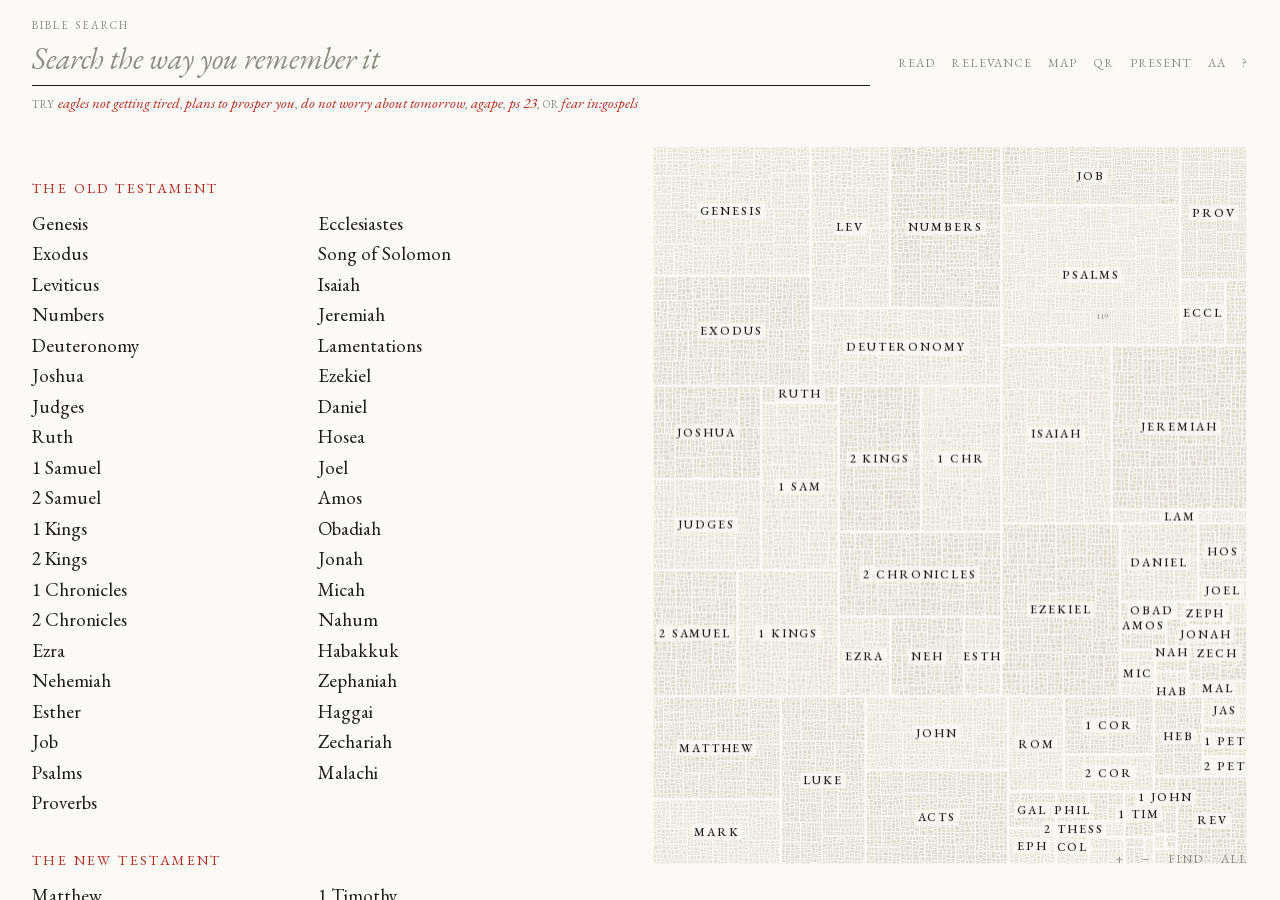
==== commit 41f68c20: "Context shows a few verses each side of a result, not the whole chapter - "context" opens three vers" ====
--- a/index.html
+++ b/index.html
@@ -137,7 +137,7 @@
     </dl>
     <h2>On a result</h2>
     <dl class="keys">
-      <dt>context</dt><dd>the chapter around the verse, opened in place</dd>
+      <dt>context</dt><dd>the verses just before and after, opened in place; <i>more</i> widens it</dd>
       <dt>read</dt><dd>start reading there; going back returns you to the result</dd>
       <dt>a word or a note</dt><dd>the Hebrew or Greek word behind it</dd>
     </dl>
@@ -145,7 +145,7 @@
     <dl class="keys">
       <dt><kbd>/</kbd></dt><dd>search</dd>
       <dt><kbd>↓</kbd> <kbd>↑</kbd> or <kbd>j</kbd> <kbd>k</kbd></dt><dd>move through results</dd>
-      <dt><kbd>Enter</kbd></dt><dd>open or close the chapter around a verse</dd>
+      <dt><kbd>Enter</kbd></dt><dd>open or close the verses around a result</dd>
       <dt><kbd>r</kbd></dt><dd>read from the selected verse; <kbd>←</kbd> <kbd>→</kbd> change chapter, <kbd>c</kbd> contents</dd>
       <dt><kbd>Esc</kbd></dt><dd>close, then clear, then leave the search box</dd>
       <dt><kbd>p</kbd></dt><dd>present the selected verse full screen</dd>
--- a/style.css
+++ b/style.css
@@ -209,14 +209,12 @@
 :root[data-italics="on"] .it { font-style: italic; }
 :root[data-red="on"] .wj { color: var(--rubric); }
 
-.context { margin: 14px 0 4px; }
-.context h3 { margin: 0 0 6px; font: 400 15px var(--garamond); color: var(--quiet); font-variant-caps: all-small-caps; letter-spacing: 0.08em; }
-.context .title { font-style: italic; color: var(--quiet); margin-bottom: 6px; }
-.context p { padding: 1px 0; }
-.context p.here { background: var(--here); box-shadow: -10px 0 0 var(--here), 10px 0 0 var(--here); }
-.context sup { font: 13px var(--garamond); color: var(--rubric); margin-right: 3px; cursor: pointer; vertical-align: 0.35em; }
-.context nav { display: flex; justify-content: space-between; gap: 12px; margin-top: 10px; }
-.context nav button[data-read] { color: var(--rubric); }
+/* Context: a few verses above and below the hit's own text, which gets a verse number while they show. */
+.context p, .open .text { padding: 1px 0; }
+.open p.here { background: var(--here); box-shadow: -10px 0 0 var(--here), 10px 0 0 var(--here); }
+.hit sup { font: 13px var(--garamond); color: var(--rubric); margin-right: 3px; vertical-align: 0.35em; }
+.hit:not(.open) .text sup { display: none; }
+.context nav { margin-top: 6px; }
 .context nav button { font-style: italic; font-size: 16px; }
 #more { height: 1px; }
 .pilcrow { color: var(--rubric); }
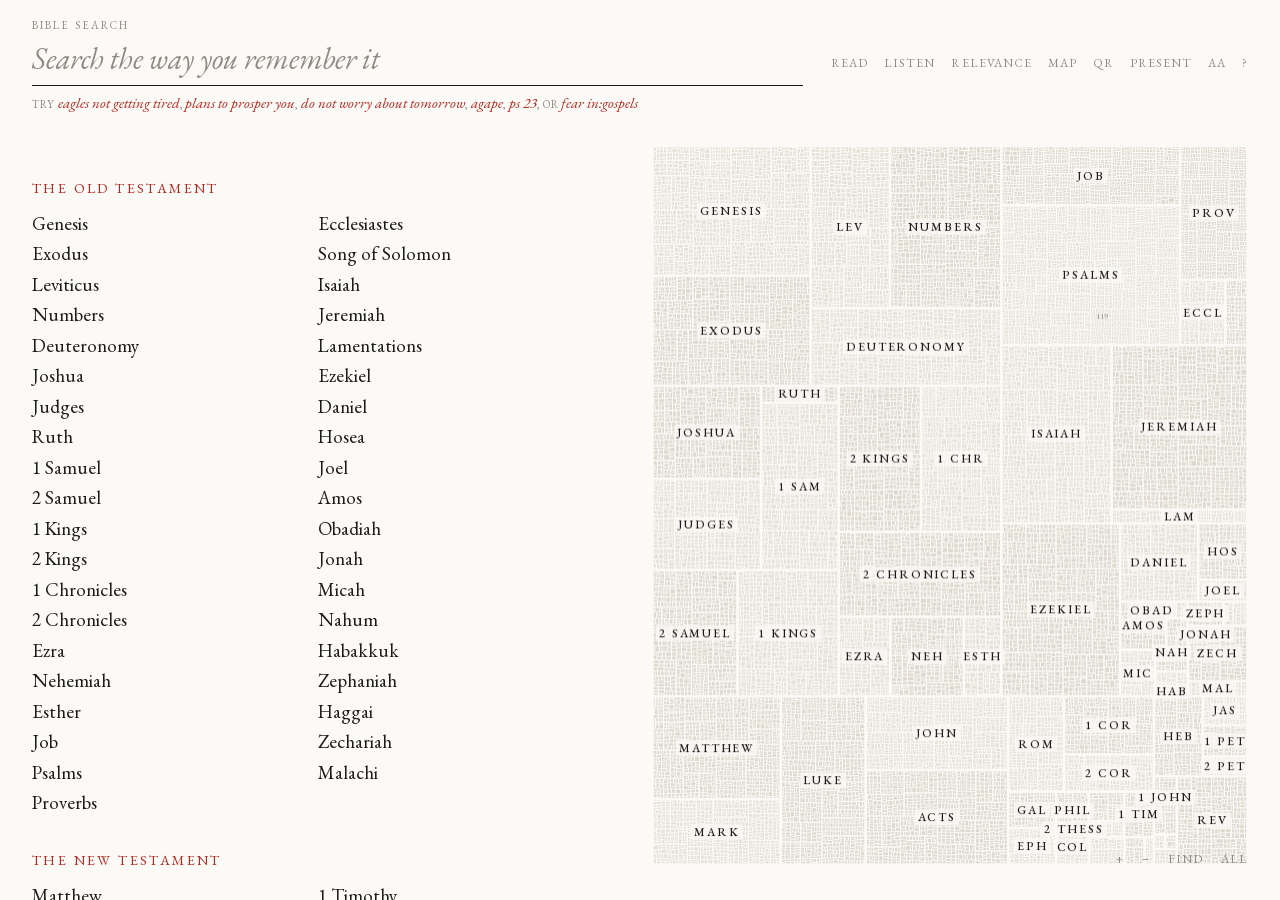
==== commit 55e38f38: "Add listening, home-screen install files, and a guard on URL updates Listening - "listen" reads on f" ====
--- a/index.html
+++ b/index.html
@@ -8,6 +8,8 @@
 <meta name="theme-color" content="#fbfaf7" media="(prefers-color-scheme: light)">
 <meta name="theme-color" content="#0e0e0e" media="(prefers-color-scheme: dark)">
 <link rel="icon" href="data:image/svg+xml,%3Csvg xmlns='http://www.w3.org/2000/svg' viewBox='0 0 32 32'%3E%3Crect width='32' height='32' fill='%23fbfaf7'/%3E%3Cg fill='%23d9d5cc'%3E%3Crect x='4' y='4' width='11' height='9'/%3E%3Crect x='17' y='4' width='11' height='14'/%3E%3Crect x='4' y='15' width='11' height='13'/%3E%3C/g%3E%3Crect x='17' y='20' width='11' height='8' fill='%23b3261e'/%3E%3C/svg%3E">
+<link rel="manifest" href="manifest.webmanifest">
+<link rel="apple-touch-icon" href="icons/icon-180.png">
 <link rel="stylesheet" href="style.css">
 <link rel="modulepreload" href="map.js">
 <link rel="modulepreload" href="reader.js">
@@ -29,6 +31,7 @@
     <!-- Inline on a wide screen. On a phone it's the menu the three dots open, and choosing an item closes it. -->
     <nav id="menu" popover aria-label="Tools">
       <button type="button" id="read-btn" title="Read, or leave reading (r)" aria-pressed="false" popovertarget="menu" popovertargetaction="hide">read</button>
+      <button type="button" id="listen-btn" title="Read aloud from here" aria-pressed="false" popovertarget="menu" popovertargetaction="hide">listen</button>
       <button type="button" id="sort-btn" title="Sort order (s)" popovertarget="menu" popovertargetaction="hide">relevance</button>
       <button type="button" id="map-btn" title="Show or hide the map (m)" aria-pressed="true" popovertarget="menu" popovertargetaction="hide">map</button>
       <button type="button" id="qr-btn" title="QR code for this passage (q)" popovertarget="menu" popovertargetaction="hide">qr<span class="word"> code</span></button>
@@ -141,6 +144,11 @@
       <dt>read</dt><dd>start reading there; going back returns you to the result</dd>
       <dt>a word or a note</dt><dd>the Hebrew or Greek word behind it</dd>
     </dl>
+    <h2>Listening</h2>
+    <dl class="keys">
+      <dt>listen</dt><dd>your device's voice reads on from the current verse, and the page follows</dd>
+      <dt>a verse</dt><dd>tap one while listening to jump there</dd>
+    </dl>
     <h2>Keys</h2>
     <dl class="keys">
       <dt><kbd>/</kbd></dt><dd>search</dd>
--- a/style.css
+++ b/style.css
@@ -125,7 +125,7 @@
 }
 header nav button:hover, header nav button:focus-visible, .map-tools button:hover { color: var(--ink); }
 #map-btn[aria-pressed="false"] { text-decoration: line-through; text-decoration-thickness: 1px; }
-#read-btn[aria-pressed="true"] { color: var(--ink); }
+#read-btn[aria-pressed="true"], #listen-btn[aria-pressed="true"] { color: var(--ink); }
 header nav button:disabled { opacity: 0.35; cursor: default; color: var(--quiet); }
 /* One line. Anything that doesn't fit scrolls sideways, and the right edge fades to say so. */
 #status {
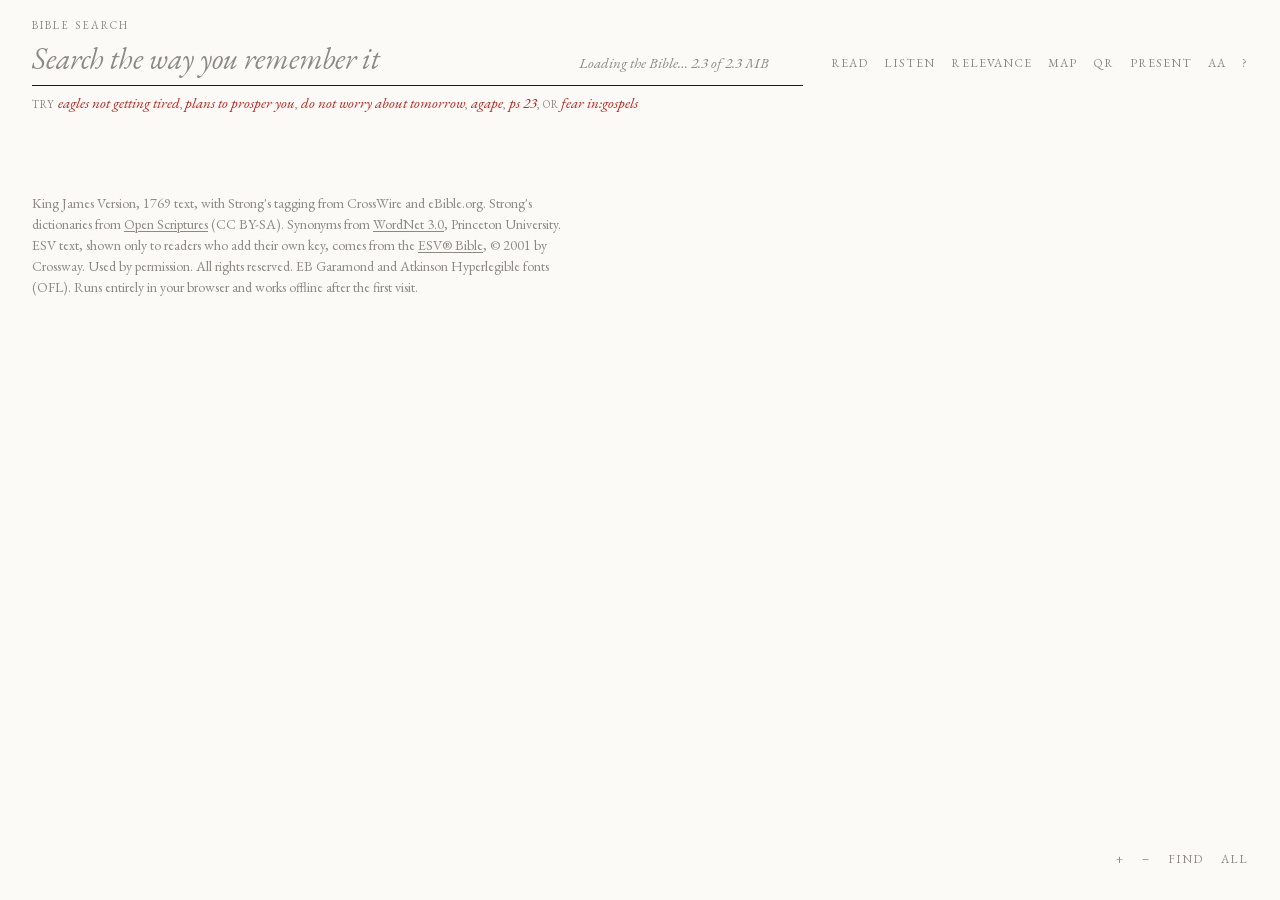
==== commit 59ea9fb6: "Show the ESV, alone or beside the King James, to readers who add their own key Reading - A reader wh" ====
--- a/index.html
+++ b/index.html
@@ -52,7 +52,7 @@
     <section id="results" aria-label="Results">
       <div id="intro">
         <nav id="books" class="contents" aria-label="Books of the Bible"></nav>
-        <p class="credits">King James Version, 1769 text, with Strong's tagging from CrossWire and eBible.org. Strong's dictionaries from <a href="https://github.com/openscriptures/strongs">Open Scriptures</a> (CC BY-SA). Synonyms from <a href="https://wordnet.princeton.edu/">WordNet 3.0</a>, Princeton University. EB Garamond and Atkinson Hyperlegible fonts (OFL). Runs entirely in your browser and works offline after the first visit.</p>
+        <p class="credits">King James Version, 1769 text, with Strong's tagging from CrossWire and eBible.org. Strong's dictionaries from <a href="https://github.com/openscriptures/strongs">Open Scriptures</a> (CC BY-SA). Synonyms from <a href="https://wordnet.princeton.edu/">WordNet 3.0</a>, Princeton University. ESV text, shown only to readers who add their own key, comes from the <a href="https://www.esv.org">ESV® Bible</a>, © 2001 by Crossway. Used by permission. All rights reserved. EB Garamond and Atkinson Hyperlegible fonts (OFL). Runs entirely in your browser and works offline after the first visit.</p>
       </div>
       <ol id="list"></ol>
       <div id="more" aria-hidden="true"></div>
@@ -122,6 +122,10 @@
         <label><input type="checkbox" name="paragraphs"> Read in paragraphs instead of one verse per line</label>
         <label><input type="checkbox" name="motion"> Animate the map when jumping to a verse</label>
       </fieldset>
+      <fieldset class="key"><legend>English Standard Version</legend>
+        <label>ESV API key <input type="text" name="esvKey" autocomplete="off" autocapitalize="off" spellcheck="false"></label>
+        <p>With a free key from <a href="https://api.esv.org" target="_blank" rel="noopener">api.esv.org</a>, the reader can show the ESV, alone or beside the King James. The key stays in this browser.</p>
+      </fieldset>
       <fieldset><legend>On a phone</legend>
         <label><input type="checkbox" name="bottom"> Search box at the bottom of the screen, by your thumb</label>
       </fieldset>
--- a/style.css
+++ b/style.css
@@ -227,11 +227,24 @@
 bible-search[data-mode="read"] #list,
 bible-search[data-mode="read"] #more { display: none; }
 .reader-nav { display: flex; justify-content: space-between; gap: 16px; margin-bottom: 8px; }
-.reader-nav button {
+.reader-nav button, .reader-nav a {
   border: 0; background: none; padding: 0; cursor: pointer; color: var(--quiet); font-size: 17px;
   font-variant-caps: all-small-caps; letter-spacing: 0.06em;
 }
-.reader-nav button:hover { color: var(--ink); }
+.reader-nav a { text-decoration: none; }
+.reader-nav button:hover, .reader-nav a:hover { color: var(--ink); }
+
+/* The ESV, alone or beside the King James. Its line breaks are the translation's own. */
+.esv { white-space: pre-line; }
+#reader .chapter[data-version="both"] .vl { display: block; padding: 0 0 0 2.1em; margin: 0 0 0.6em; }
+#reader .chapter[data-version="both"] .vl sup { position: absolute; width: 1.6em; margin: 0; vertical-align: baseline; }
+#reader .chapter[data-version="both"] .esv { display: block; margin-top: 0.2em; padding-left: 0.8em; border-left: 1px solid var(--rule); }
+.versions { display: none; }
+.esv-note { color: var(--quiet); font-size: 15px; font-variant-caps: all-small-caps; letter-spacing: 0.06em; text-align: center; }
+fieldset.key label { flex-wrap: wrap; }
+fieldset.key input { flex: 1 1 14rem; border: 0; border-bottom: 1px solid var(--rule); background: none; padding: 2px 0; outline: none; }
+fieldset.key input:focus { border-bottom-color: var(--ink); }
+fieldset.key p { margin: 0; color: var(--quiet); font-size: 15px; }
 .chapter { margin: 0 0 64px; }
 .chapter > header { display: flex; flex-direction: column; align-items: center; margin: 28px 0 22px; }
 .chapter > header .book { font-variant-caps: all-small-caps; letter-spacing: 0.14em; color: var(--quiet); font-size: 18px; }
@@ -362,4 +375,17 @@
   }
   bible-search[data-map="hidden"] main { grid-template-columns: minmax(340px, 42rem) auto; justify-content: center; }
   bible-search[data-map="hidden"] #map-panel { display: none; }
-}
+
+  /* Two translations side by side, verse against verse, in the room the map leaves. */
+  bible-search[data-mode="read"][data-version="both"][data-map="hidden"] main { grid-template-columns: minmax(340px, 76rem) auto; }
+  bible-search[data-version="both"][data-map="hidden"] #reader { max-width: none; }
+  bible-search[data-map="hidden"] #reader .chapter[data-version="both"] .vl,
+  bible-search[data-map="hidden"] #reader .chapter[data-version="both"] .versions {
+    display: grid; grid-template-columns: 1fr 1fr; column-gap: 44px;
+  }
+  bible-search[data-map="hidden"] #reader .chapter[data-version="both"] .esv { margin: 0; padding: 0; border: 0; }
+  bible-search[data-map="hidden"] .versions {
+    padding-left: 2.1em; margin: 0 0 10px; color: var(--quiet); font-size: 15px;
+    font-variant-caps: all-small-caps; letter-spacing: 0.08em;
+  }
+}
